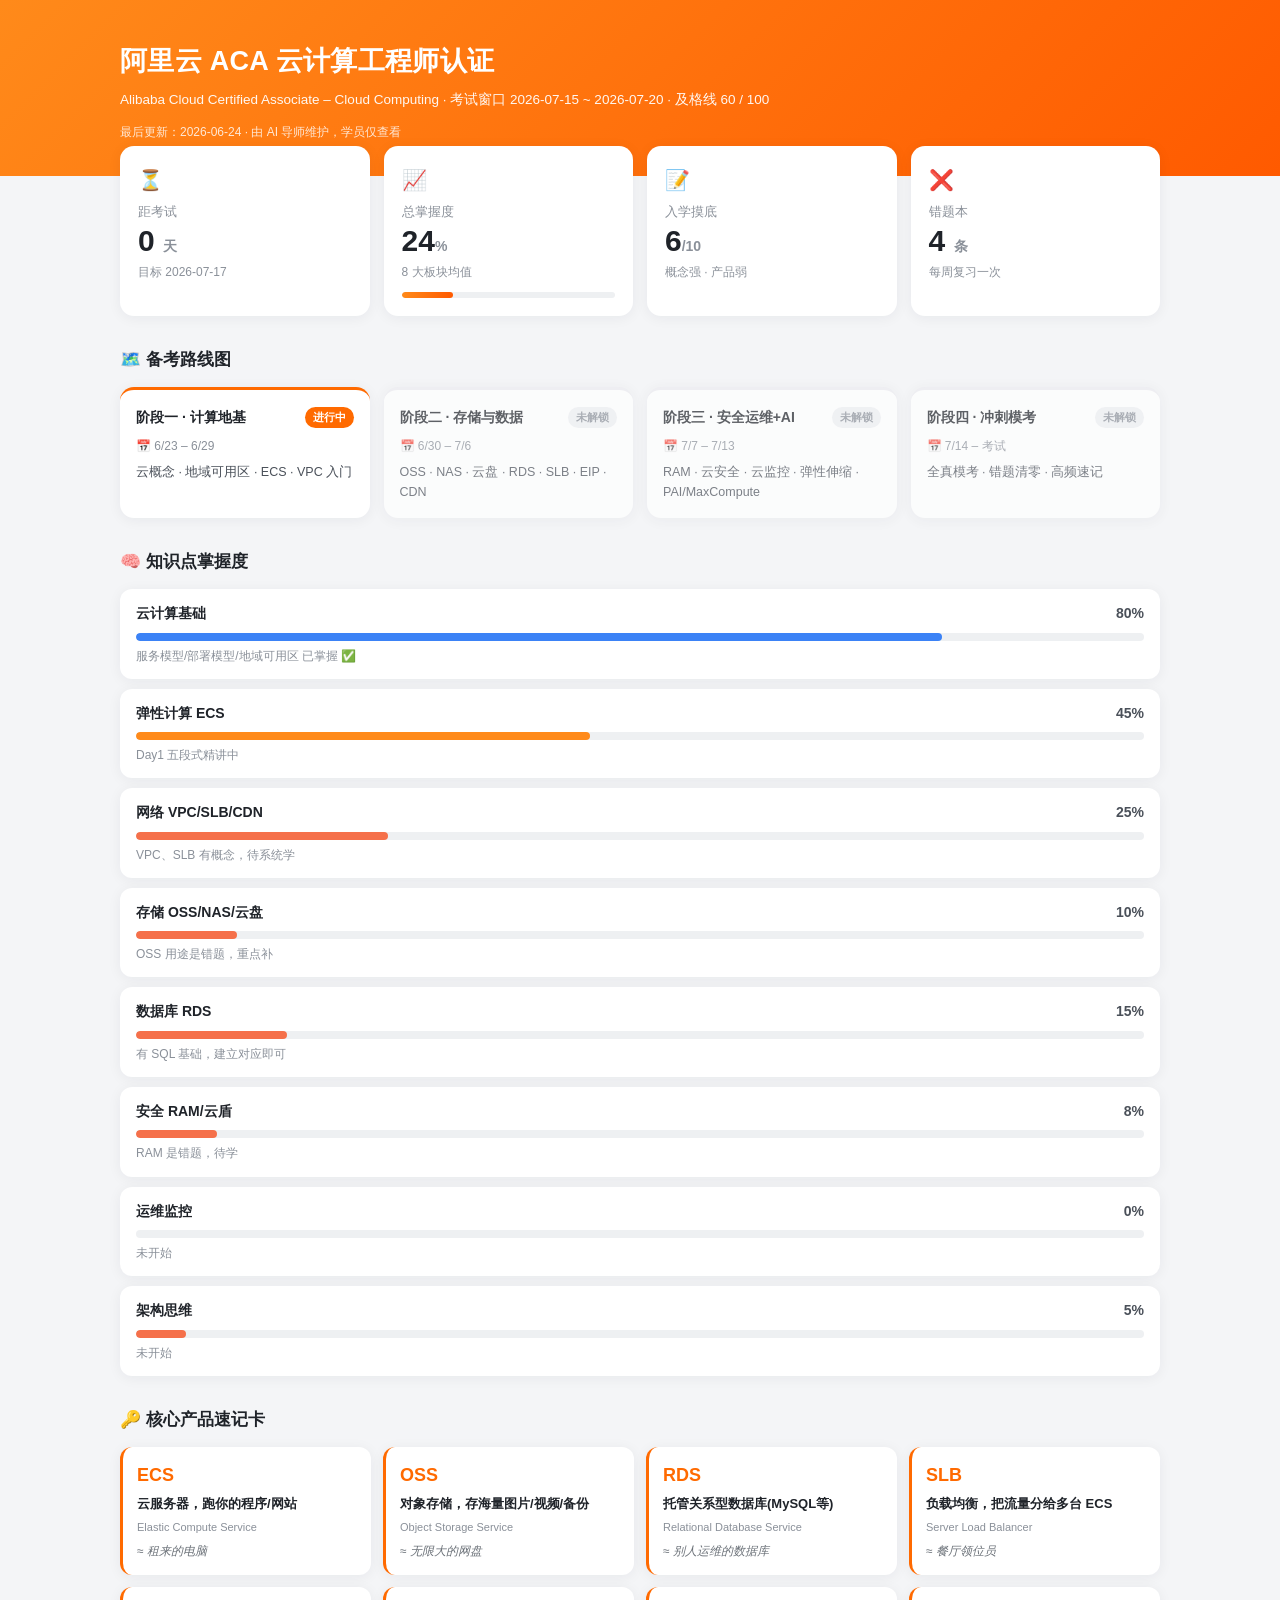
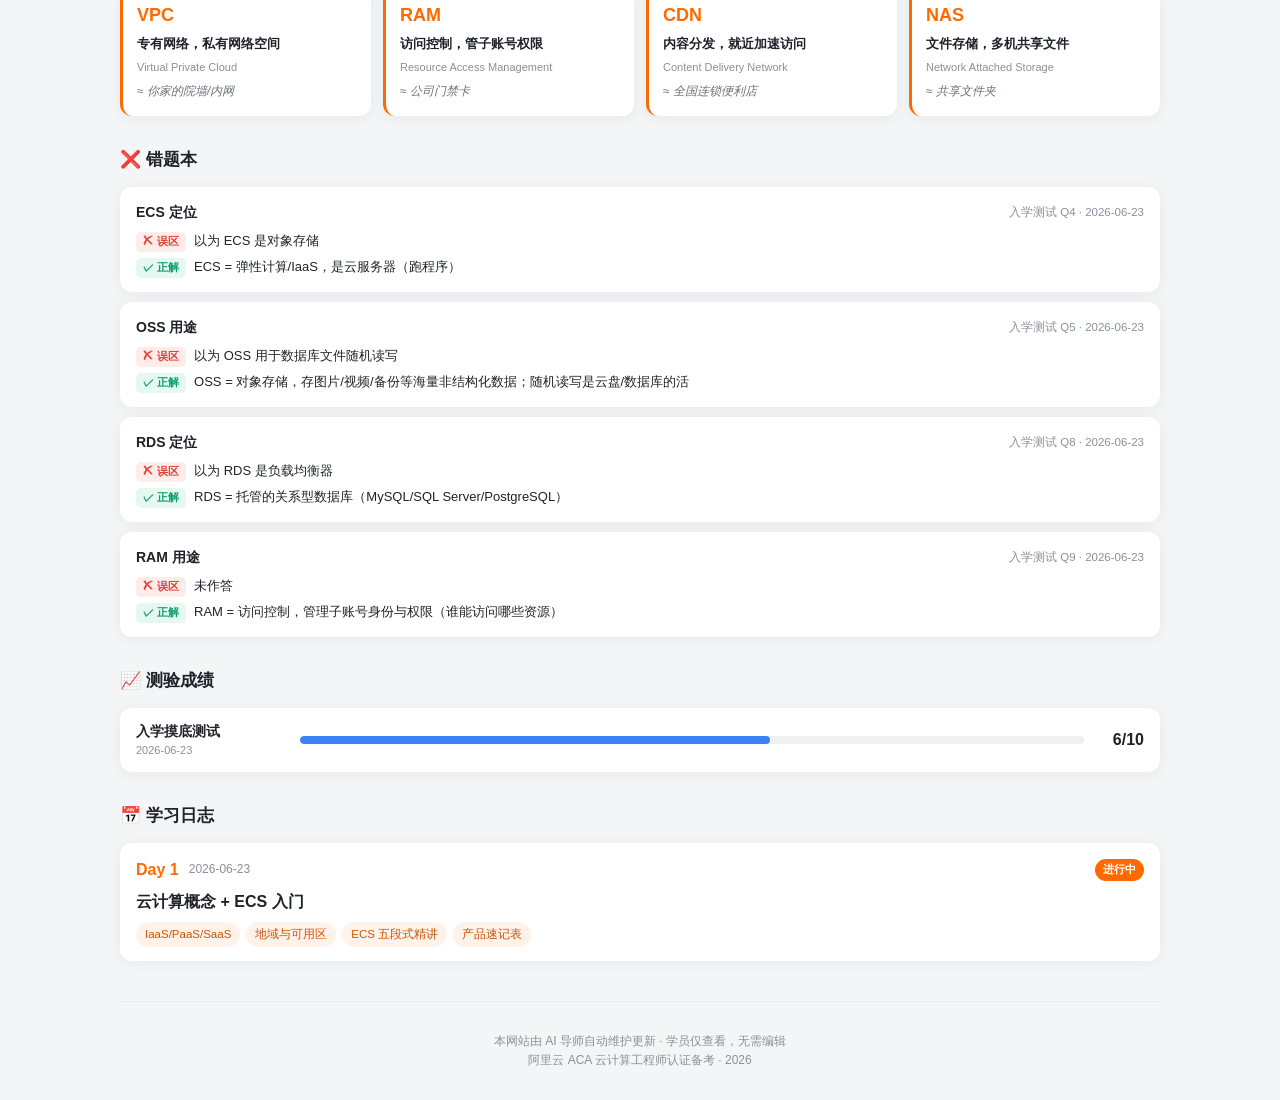
==== index.html @ 3ef58664 "Day1: 初始化 ACA 学习进度网站（入学摸底 6/10）" ====
<!DOCTYPE html>
<html lang="zh-CN">
<head>
<meta charset="UTF-8">
<meta name="viewport" content="width=device-width, initial-scale=1.0">
<title>ACA 云计算认证 · 学习进度</title>
<link rel="stylesheet" href="styles.css">
</head>
<body>
<header class="hero">
  <div class="wrap">
    <h1 id="examName">—</h1>
    <div class="sub" id="examSub">—</div>
    <div class="updated" id="updated">—</div>
  </div>
</header>

<main class="wrap">
  <div class="cards" id="cards"></div>

  <section>
    <h2>🗺️ 备考路线图</h2>
    <div class="roadmap" id="roadmap"></div>
  </section>

  <section>
    <h2>🧠 知识点掌握度</h2>
    <div id="knowledge"></div>
  </section>

  <section>
    <h2>🔑 核心产品速记卡</h2>
    <div class="products" id="products"></div>
  </section>

  <section>
    <h2>❌ 错题本</h2>
    <div id="errors"></div>
  </section>

  <section>
    <h2>📈 测验成绩</h2>
    <div id="quizzes"></div>
  </section>

  <section>
    <h2>📅 学习日志</h2>
    <div id="days"></div>
  </section>

  <footer>
    本网站由 AI 导师自动维护更新 · 学员仅查看，无需编辑<br>
    阿里云 ACA 云计算工程师认证备考 · 2026
  </footer>
</main>

<script src="data.js"></script>
<script src="app.js"></script>
</body>
</html>
---- styles.css ----
:root{
  --accent:#FF6A00; --accent-soft:#FFF2E8;
  --bg:#f4f5f7; --card:#fff; --text:#1f2329; --muted:#8a9099;
  --line:#ececf0; --radius:14px; --shadow:0 2px 14px rgba(20,30,50,.06);
}
*{box-sizing:border-box;margin:0;padding:0}
body{font-family:-apple-system,BlinkMacSystemFont,"PingFang SC","Microsoft YaHei","Segoe UI",Roboto,sans-serif;background:var(--bg);color:var(--text);line-height:1.6;-webkit-font-smoothing:antialiased}
.wrap{max-width:1080px;margin:0 auto;padding:0 20px}

.hero{background:linear-gradient(135deg,#FF8A1A 0%,#FF5A00 100%);color:#fff;padding:40px 0 34px}
.hero h1{font-size:27px;font-weight:800;letter-spacing:.3px}
.hero .sub{opacity:.95;font-size:13.5px;margin-top:6px}
.hero .updated{font-size:12px;opacity:.82;margin-top:12px}

main{padding-bottom:64px}
section{margin-top:30px}
section h2{font-size:17px;font-weight:700;margin-bottom:14px;display:flex;align-items:center;gap:8px}

/* dashboard cards */
.cards{display:grid;grid-template-columns:repeat(4,1fr);gap:14px;margin-top:-30px;position:relative;z-index:2}
.card{background:var(--card);border-radius:var(--radius);padding:18px;box-shadow:var(--shadow)}
.card-icon{font-size:20px}
.card-label{font-size:12.5px;color:var(--muted);margin-top:6px}
.card-value{font-size:30px;font-weight:800;margin-top:2px;line-height:1.1}
.card-value .unit{font-size:14px;font-weight:600;color:var(--muted)}
.card-sub{font-size:12px;color:var(--muted);margin-top:6px}
.mini-bar{height:6px;background:#eef0f2;border-radius:4px;margin-top:10px;overflow:hidden}
.mini-bar span{display:block;height:100%;background:linear-gradient(90deg,#FF8A1A,#FF5A00);border-radius:4px}

/* roadmap */
.roadmap{display:grid;grid-template-columns:repeat(4,1fr);gap:14px}
.phase{background:var(--card);border-radius:var(--radius);padding:16px;box-shadow:var(--shadow);border-top:3px solid var(--line)}
.phase.active{border-top-color:var(--accent)}
.phase.locked{opacity:.7}
.phase-top{display:flex;justify-content:space-between;align-items:center;gap:8px}
.phase-name{font-weight:700;font-size:14px}
.phase-dates{font-size:12px;color:var(--muted);margin-top:8px}
.phase-topics{font-size:12.5px;color:#4a5059;margin-top:6px}

.badge{font-size:11px;padding:2px 8px;border-radius:20px;white-space:nowrap;font-weight:600}
.badge-active{background:var(--accent);color:#fff}
.badge-lock{background:#eef0f2;color:var(--muted)}
.badge-done{background:#e6f9f1;color:#0f9d6e}

/* knowledge */
.krow{background:var(--card);border-radius:12px;padding:13px 16px;box-shadow:var(--shadow);margin-bottom:10px}
.khead{display:flex;justify-content:space-between;font-size:14px}
.kname{font-weight:600}
.kpct{font-weight:700;color:#4a5059}
.kbar{height:8px;background:#eef0f2;border-radius:5px;margin:8px 0 6px;overflow:hidden}
.kbar span{display:block;height:100%;border-radius:5px;transition:width .6s}
.knote{font-size:12px;color:var(--muted)}

/* products */
.products{display:grid;grid-template-columns:repeat(4,1fr);gap:12px}
.pcard{background:var(--card);border-radius:12px;padding:14px;box-shadow:var(--shadow);border-left:3px solid var(--accent)}
.pabbr{font-weight:800;font-size:18px;color:var(--accent)}
.pdesc{font-size:13px;margin-top:4px;font-weight:600}
.pfull{font-size:11px;color:var(--muted);margin-top:4px}
.panalogy{font-size:12px;color:#6b7178;margin-top:6px;font-style:italic}

/* errors */
.ecard{background:var(--card);border-radius:12px;padding:14px 16px;box-shadow:var(--shadow);margin-bottom:10px}
.etop{display:flex;justify-content:space-between;align-items:center;margin-bottom:8px}
.etopic{font-weight:700;font-size:14px}
.esrc{font-size:11.5px;color:var(--muted)}
.erow{display:flex;gap:8px;font-size:13px;margin-top:5px;align-items:baseline}
.elabel{font-size:11px;font-weight:700;padding:1px 7px;border-radius:5px;white-space:nowrap}
.elabel.wrong{background:#fdecea;color:#e0402f}
.elabel.right{background:#e6f9f1;color:#0f9d6e}

/* quizzes */
.qrow{display:flex;align-items:center;gap:14px;background:var(--card);border-radius:12px;padding:12px 16px;box-shadow:var(--shadow);margin-bottom:10px}
.qname{font-weight:600;font-size:14px;min-width:150px}
.qdate{display:block;font-size:11px;color:var(--muted);font-weight:400}
.qbar{flex:1;height:8px;background:#eef0f2;border-radius:5px;overflow:hidden}
.qbar span{display:block;height:100%;border-radius:5px}
.qscore{font-weight:700;min-width:46px;text-align:right}

/* days */
.dcard{background:var(--card);border-radius:12px;padding:14px 16px;box-shadow:var(--shadow);margin-bottom:10px}
.dtop{display:flex;align-items:center;gap:10px}
.dday{font-weight:800;color:var(--accent)}
.ddate{font-size:12px;color:var(--muted);flex:1}
.dtitle{font-weight:600;margin-top:6px}
.dgoals{margin-top:8px;display:flex;flex-wrap:wrap;gap:6px}
.chip{font-size:11.5px;background:var(--accent-soft);color:#c9560a;padding:3px 9px;border-radius:20px}

footer{text-align:center;font-size:12px;color:var(--muted);padding:30px 0;border-top:1px solid var(--line);margin-top:40px}

@media(max-width:820px){
  .cards,.roadmap,.products{grid-template-columns:repeat(2,1fr)}
}
@media(max-width:520px){
  .cards,.roadmap,.products{grid-template-columns:1fr}
  .qname{min-width:110px}
}
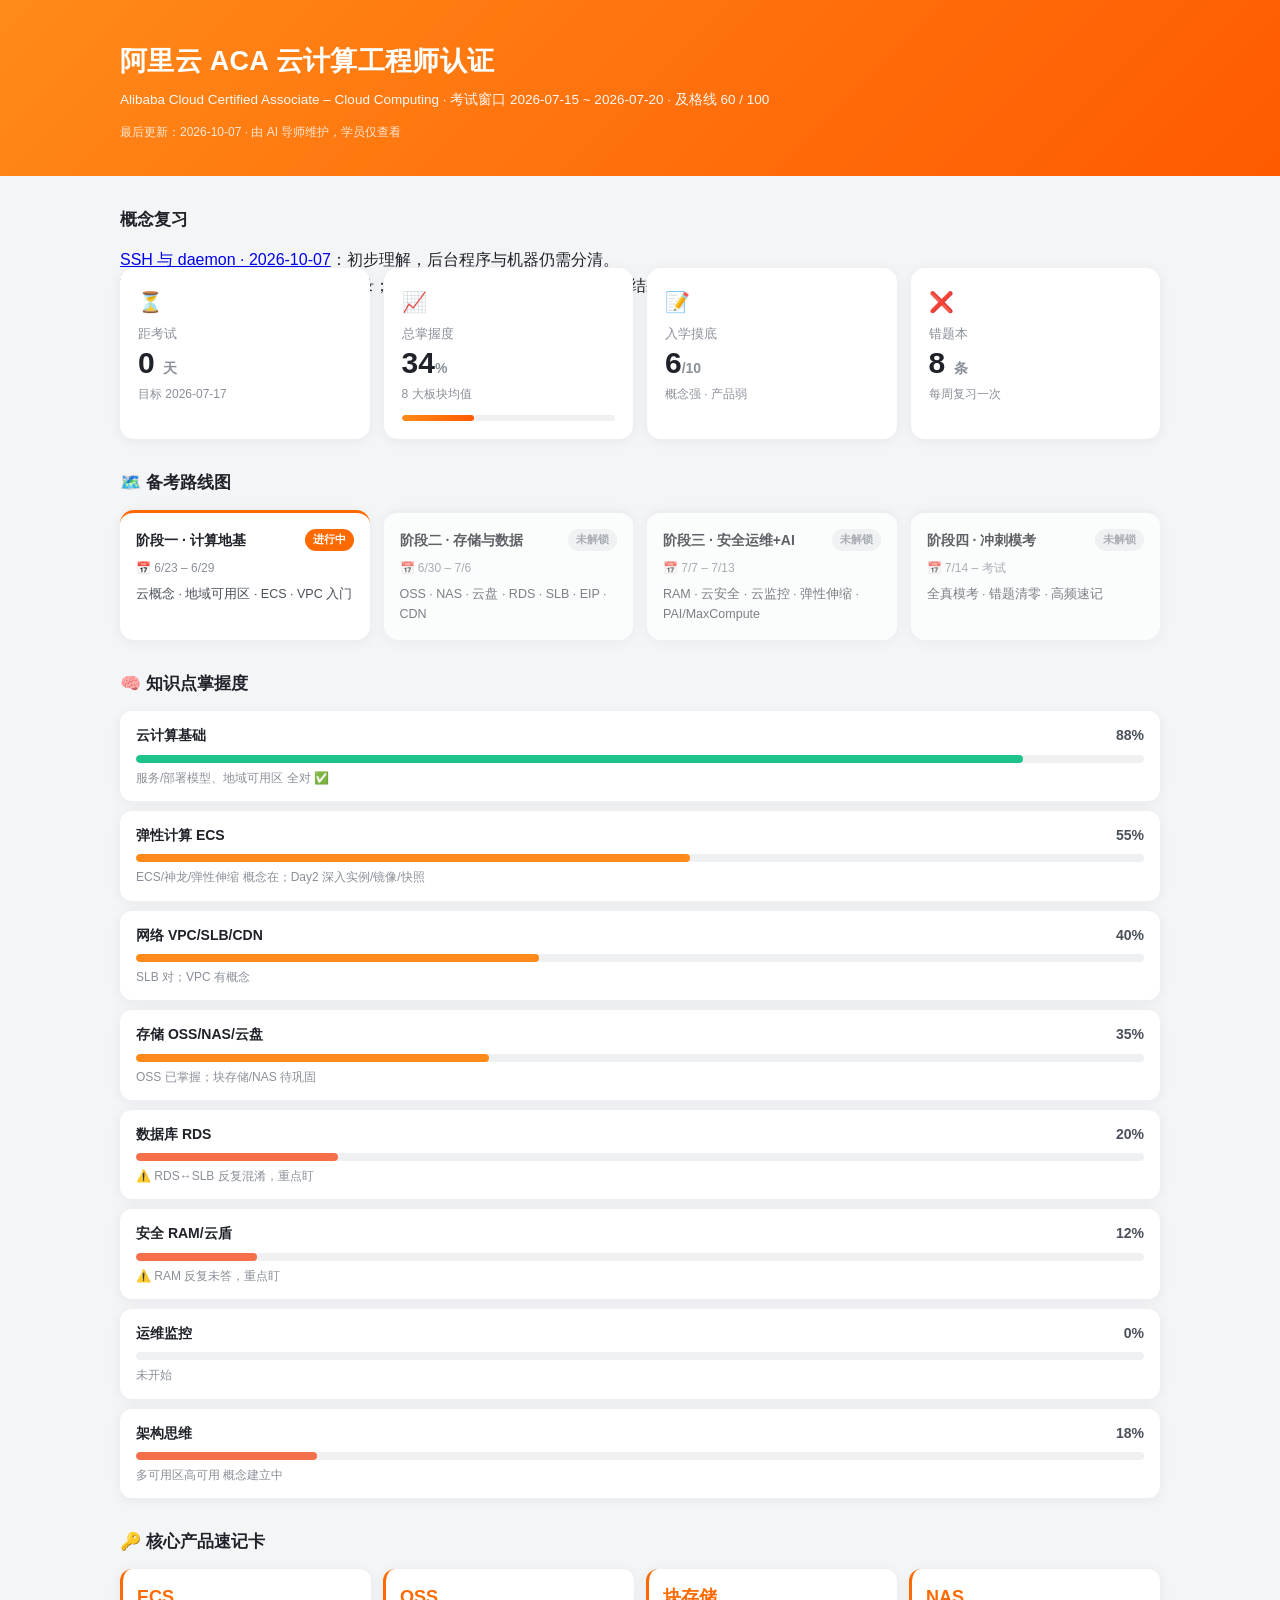
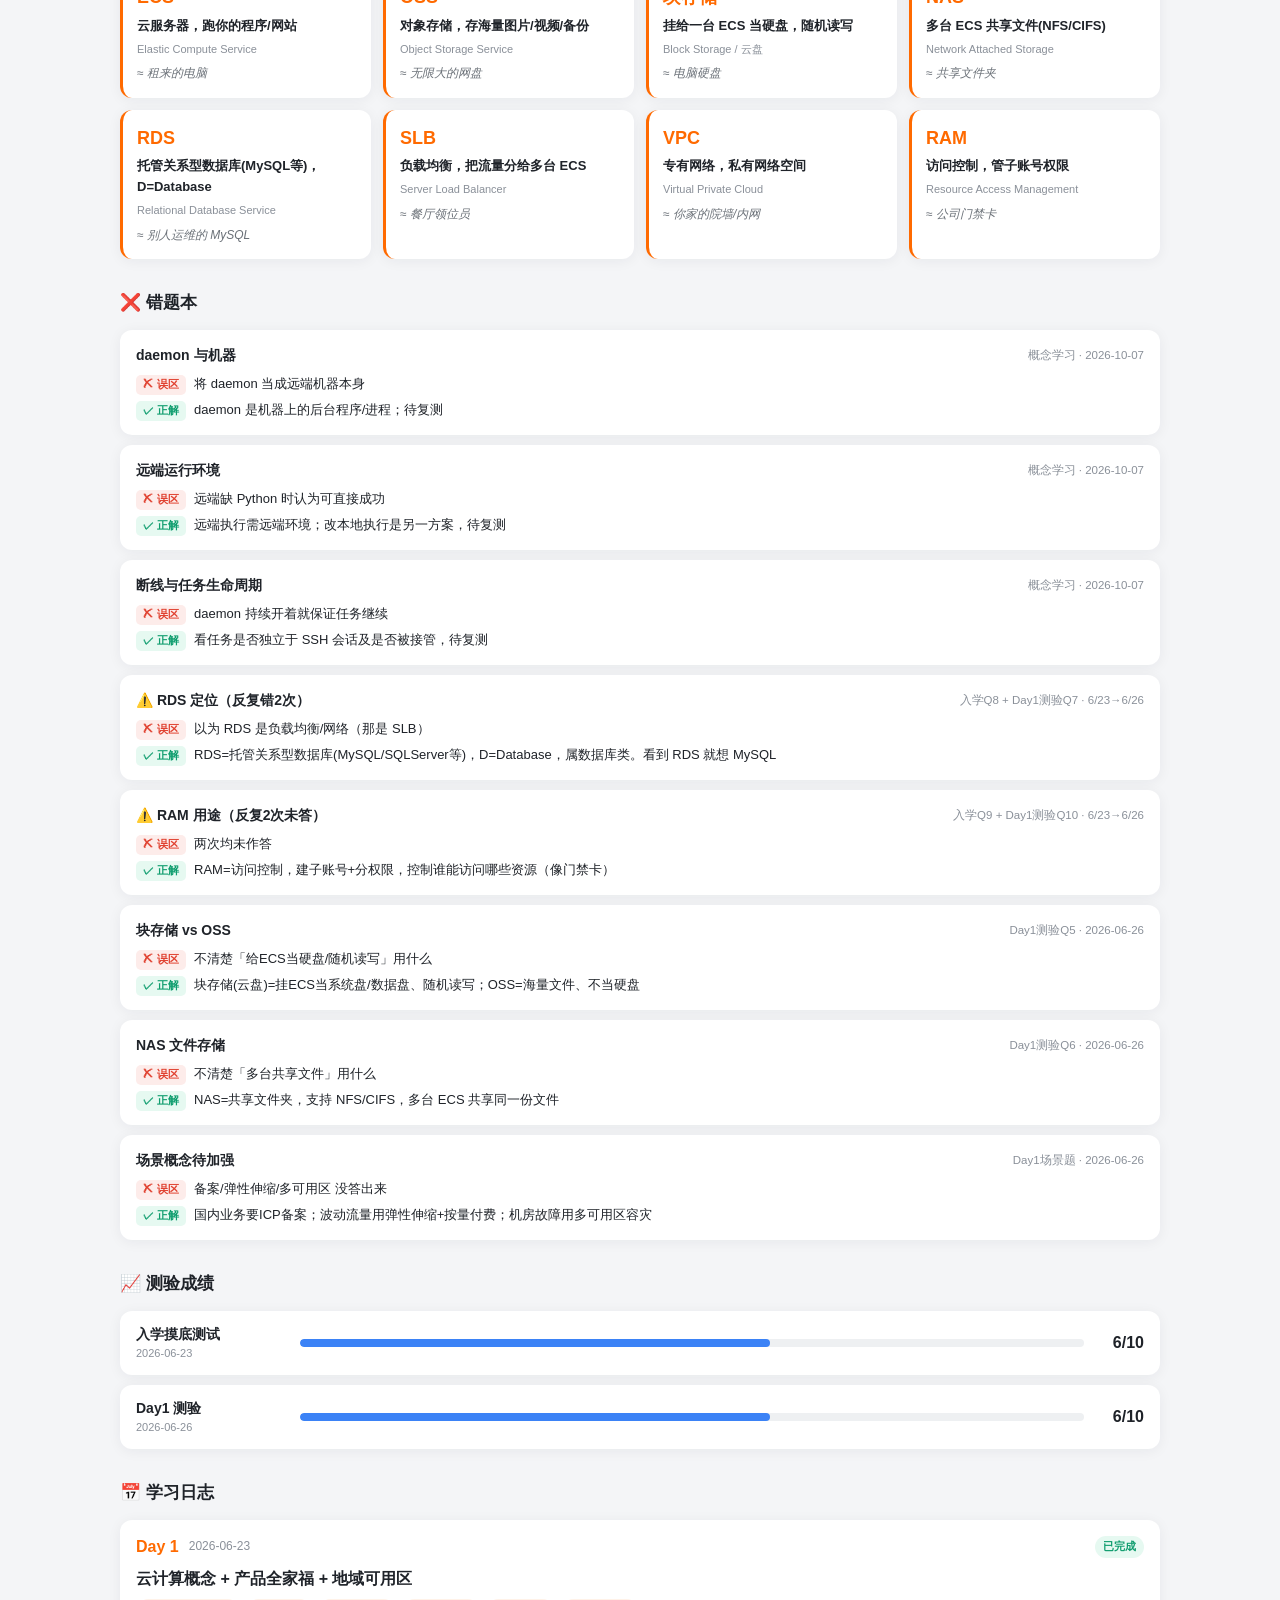
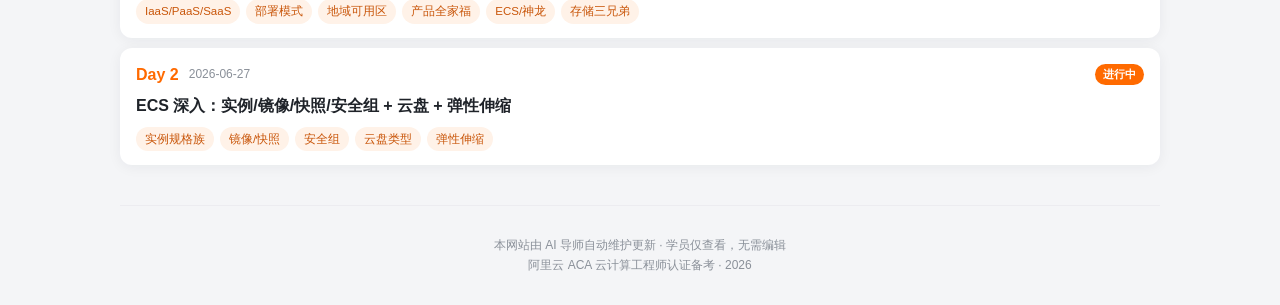
==== commit e5d1e57f: "归档 SSH 与 daemon 学习、答题与待复测项，添加复习网页" ====
--- a/index.html
+++ b/index.html
@@ -3,7 +3,14 @@
 <head>
 <meta charset="UTF-8">
 <meta name="viewport" content="width=device-width, initial-scale=1.0">
+<meta name="theme-color" content="#FF6A00">
+<meta name="apple-mobile-web-app-capable" content="yes">
+<meta name="apple-mobile-web-app-status-bar-style" content="default">
+<meta name="apple-mobile-web-app-title" content="ACA备考">
 <title>ACA 云计算认证 · 学习进度</title>
+<link rel="icon" href="favicon.svg" type="image/svg+xml">
+<link rel="apple-touch-icon" href="favicon.svg">
+<link rel="manifest" href="manifest.json">
 <link rel="stylesheet" href="styles.css">
 </head>
 <body>
@@ -16,6 +23,7 @@
 </header>
 
 <main class="wrap">
+  <section><h2>概念复习</h2><p><a href="lessons/2026-10-07-agent-remote-execution.html">SSH 与 daemon · 2026-10-07</a>：初步理解，后台程序与机器仍需分清。</p><p>下方为 2026 年 6 月的历史备考记录；原考试日期已过，本轮不推断考试结果。</p></section>
   <div class="cards" id="cards"></div>
 
   <section>
